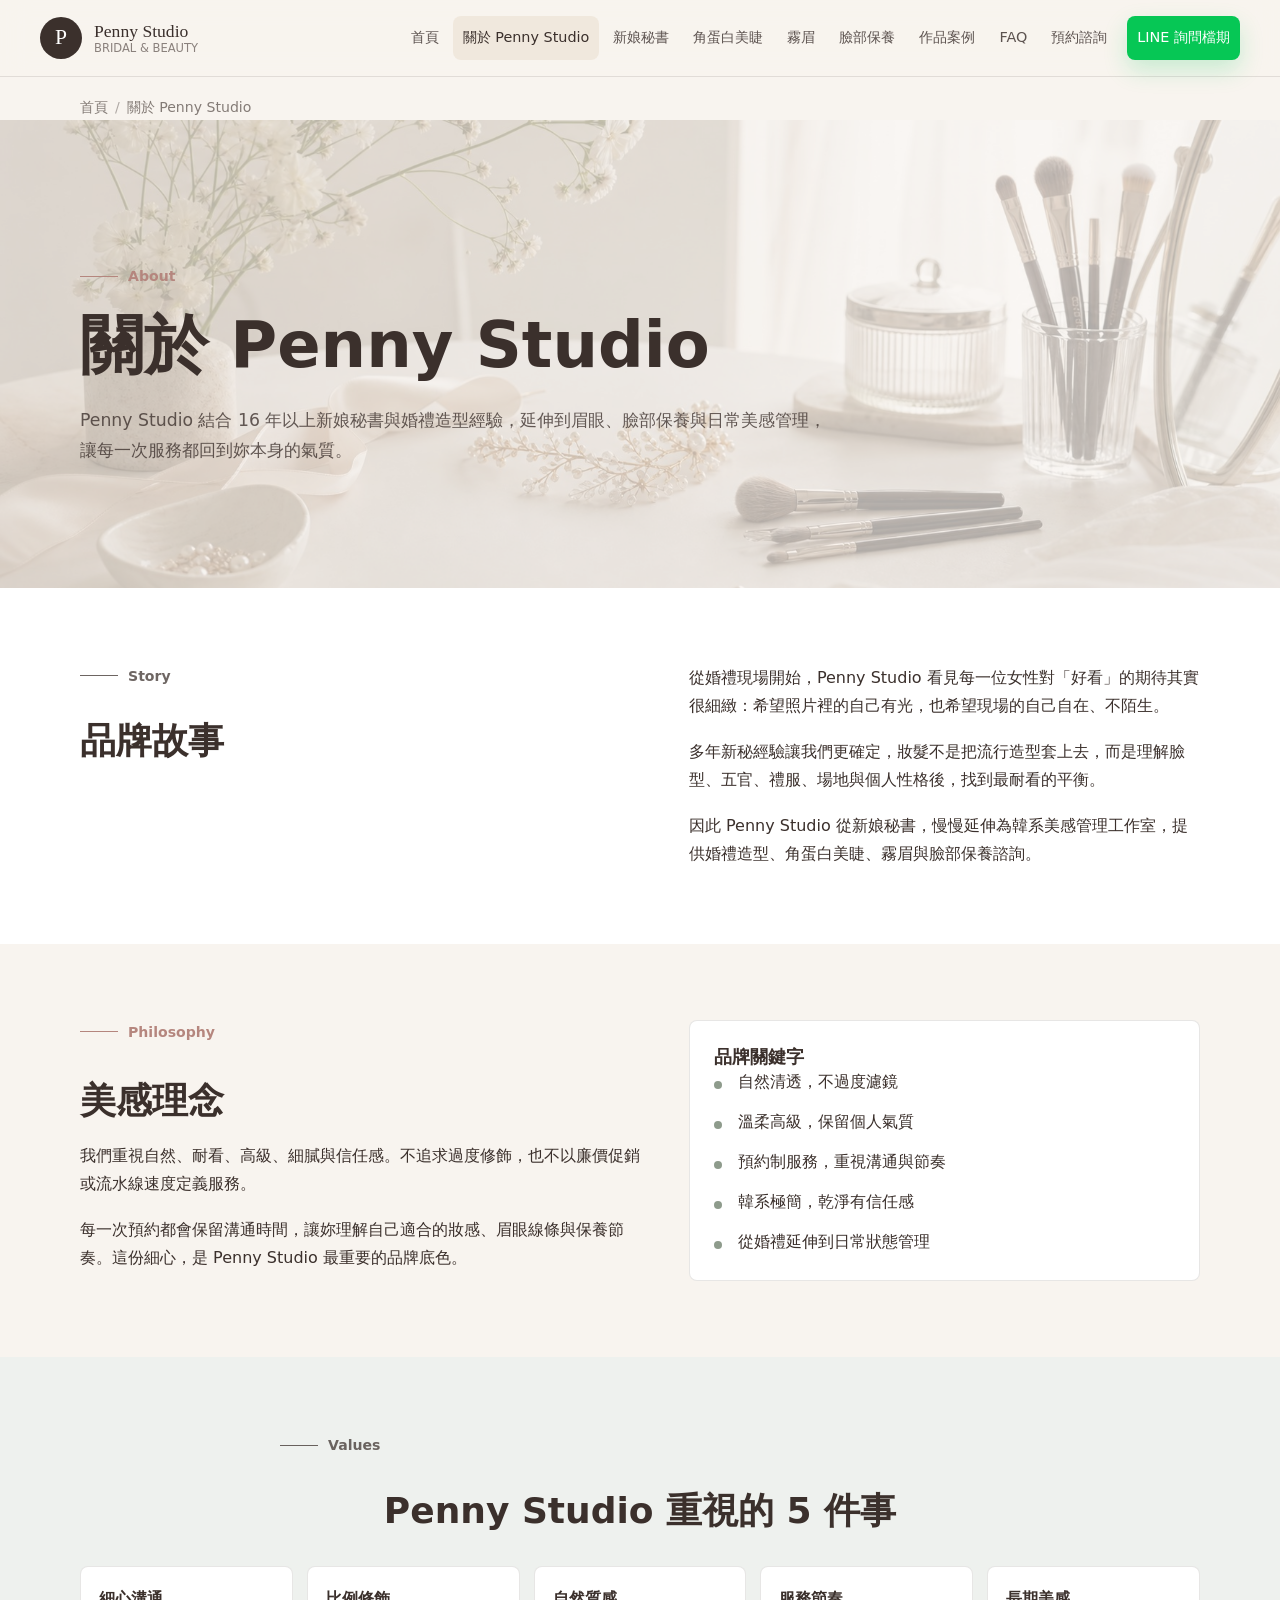
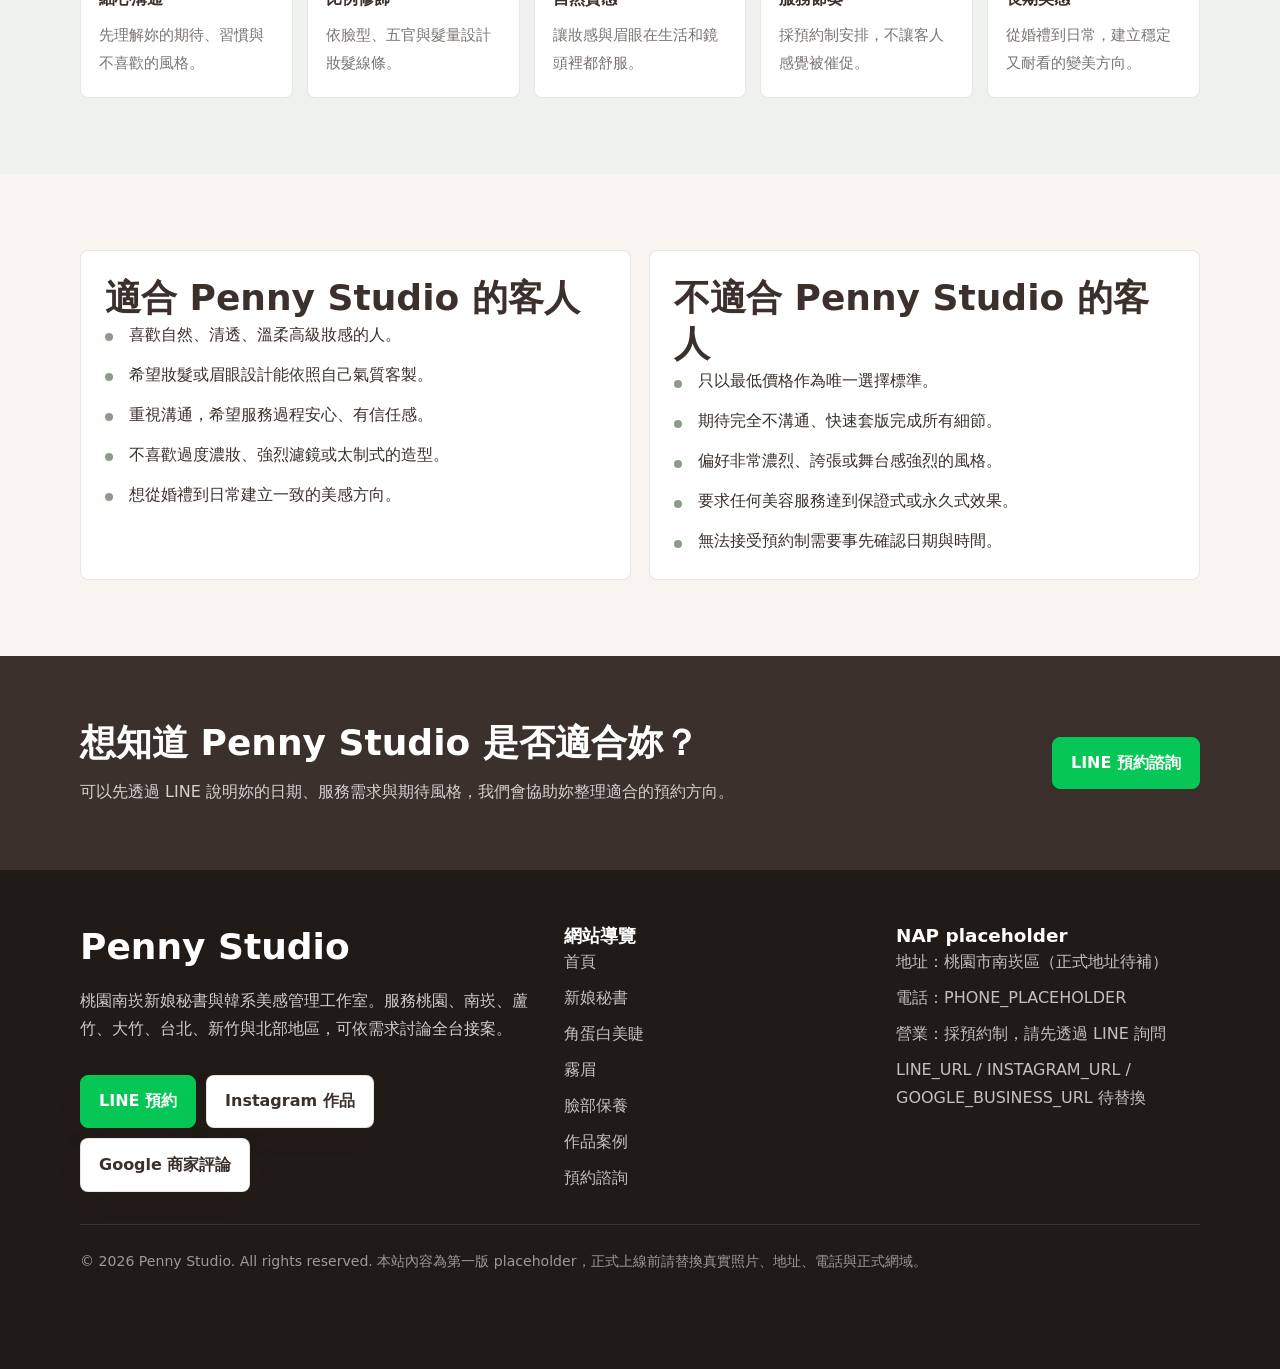
==== about.html @ c6a0a023 "Fix GitHub Pages asset paths" ====
<!doctype html>
<html lang="zh-Hant-TW">
<head>
  <meta charset="utf-8">
  <meta name="viewport" content="width=device-width, initial-scale=1">
  <title>關於 Penny Studio｜16 年新娘秘書經驗・自然耐看的韓系美感品牌</title>
  <meta name="description" content="認識 Penny Studio，16 年以上新娘秘書與婚禮造型經驗，專注自然耐看的韓系妝髮、美感管理與細心溝通，適合重視質感與客製化的妳。">
  <link rel="canonical" href="https://aa98100-pennystudio.github.io/pennystudio-official/about.html">
  <meta property="og:type" content="website">
  <meta property="og:site_name" content="Penny Studio">
  <meta property="og:title" content="關於 Penny Studio｜16 年新娘秘書經驗・自然耐看的韓系美感品牌">
  <meta property="og:description" content="Penny Studio 以自然、耐看、高級與細膩溝通為核心，提供婚禮造型與韓系美感管理服務。">
  <meta property="og:url" content="https://aa98100-pennystudio.github.io/pennystudio-official/about.html">
  <meta property="og:image" content="https://aa98100-pennystudio.github.io/pennystudio-official/assets/images/placeholder.jpg">
  <meta name="twitter:card" content="summary_large_image">
  <meta name="twitter:title" content="關於 Penny Studio｜16 年新娘秘書經驗・自然耐看的韓系美感品牌">
  <meta name="twitter:description" content="認識 Penny Studio 的品牌故事、美感理念與預約制服務方式。">
  <meta name="twitter:image" content="https://aa98100-pennystudio.github.io/pennystudio-official/assets/images/placeholder.jpg">
  <link rel="icon" href="assets/icons/favicon.svg" type="image/svg+xml">
  <link rel="stylesheet" href="css/style.css">
  <script type="application/ld+json">
  {
    "@context": "https://schema.org",
    "@graph": [
      {
        "@type": "AboutPage",
        "@id": "https://aa98100-pennystudio.github.io/pennystudio-official/about.html#webpage",
        "url": "https://aa98100-pennystudio.github.io/pennystudio-official/about.html",
        "name": "關於 Penny Studio｜16 年新娘秘書經驗・自然耐看的韓系美感品牌",
        "description": "認識 Penny Studio，16 年以上新娘秘書與婚禮造型經驗，專注自然耐看的韓系妝髮、美感管理與細心溝通。",
        "isPartOf": {
          "@type": "WebSite",
          "name": "Penny Studio",
          "url": "https://aa98100-pennystudio.github.io/pennystudio-official/"
        },
        "about": {
          "@type": "BeautySalon",
          "name": "Penny Studio"
        }
      },
      {
        "@type": "BreadcrumbList",
        "@id": "https://aa98100-pennystudio.github.io/pennystudio-official/about.html#breadcrumb",
        "itemListElement": [
          { "@type": "ListItem", "position": 1, "name": "首頁", "item": "https://aa98100-pennystudio.github.io/pennystudio-official/" },
          { "@type": "ListItem", "position": 2, "name": "關於 Penny Studio", "item": "https://aa98100-pennystudio.github.io/pennystudio-official/about.html" }
        ]
      }
    ]
  }
  </script>
</head>
<body data-page="about">
  <a class="skip-link" href="#main">跳到主要內容</a>
  <header class="site-header" data-header>
    <div class="header-inner">
      <a class="brand" href="index.html" aria-label="Penny Studio 首頁">
        <span class="brand-mark" aria-hidden="true">P</span>
        <span class="brand-text"><span class="brand-name">Penny Studio</span><span class="brand-subtitle">Bridal & Beauty</span></span>
      </a>
      <nav class="site-nav" id="site-nav" aria-label="主要導覽">
        <a href="index.html" data-nav-page="home">首頁</a>
        <a href="about.html" data-nav-page="about">關於 Penny Studio</a>
        <a href="bridal.html" data-nav-page="bridal">新娘秘書</a>
        <a href="lash-keratin.html" data-nav-page="lash">角蛋白美睫</a>
        <a href="brow.html" data-nav-page="brow">霧眉</a>
        <a href="facial-care.html" data-nav-page="facial">臉部保養</a>
        <a href="works.html" data-nav-page="works">作品案例</a>
        <a href="faq.html" data-nav-page="faq">FAQ</a>
        <a href="contact.html" data-nav-page="contact">預約諮詢</a>
        <a class="nav-cta" href="#" data-line-cta>LINE 詢問檔期</a>
      </nav>
      <button class="nav-toggle" type="button" aria-label="開啟選單" aria-controls="site-nav" aria-expanded="false" data-nav-toggle>
        <span class="nav-toggle-lines" aria-hidden="true"></span>
      </button>
    </div>
  </header>

  <main id="main">
    <div class="breadcrumb-wrap">
      <nav class="breadcrumb container" aria-label="Breadcrumb">
        <ol>
          <li><a href="index.html">首頁</a></li>
          <li aria-current="page">關於 Penny Studio</li>
        </ol>
      </nav>
    </div>

    <section class="hero hero-compact">
      <div class="hero-bg">
        <img src="assets/images/placeholder.jpg" alt="Penny Studio 韓系極簡美感品牌形象">
      </div>
      <div class="hero-content">
        <p class="eyebrow">About</p>
        <h1>關於 Penny Studio</h1>
        <p class="lead">Penny Studio 結合 16 年以上新娘秘書與婚禮造型經驗，延伸到眉眼、臉部保養與日常美感管理，讓每一次服務都回到妳本身的氣質。</p>
      </div>
    </section>

    <section class="section section-alt">
      <div class="container two-column">
        <div class="section-header reveal">
          <p class="eyebrow">Story</p>
          <h2>品牌故事</h2>
        </div>
        <div class="content-stack reveal">
          <p>從婚禮現場開始，Penny Studio 看見每一位女性對「好看」的期待其實很細緻：希望照片裡的自己有光，也希望現場的自己自在、不陌生。</p>
          <p>多年新秘經驗讓我們更確定，妝髮不是把流行造型套上去，而是理解臉型、五官、禮服、場地與個人性格後，找到最耐看的平衡。</p>
          <p>因此 Penny Studio 從新娘秘書，慢慢延伸為韓系美感管理工作室，提供婚禮造型、角蛋白美睫、霧眉與臉部保養諮詢。</p>
        </div>
      </div>
    </section>

    <section class="section">
      <div class="container two-column">
        <div class="content-stack reveal">
          <p class="eyebrow">Philosophy</p>
          <h2>美感理念</h2>
          <p>我們重視自然、耐看、高級、細膩與信任感。不追求過度修飾，也不以廉價促銷或流水線速度定義服務。</p>
          <p>每一次預約都會保留溝通時間，讓妳理解自己適合的妝感、眉眼線條與保養節奏。這份細心，是 Penny Studio 最重要的品牌底色。</p>
        </div>
        <div class="info-panel reveal">
          <h3>品牌關鍵字</h3>
          <ul class="text-list">
            <li>自然清透，不過度濾鏡</li>
            <li>溫柔高級，保留個人氣質</li>
            <li>預約制服務，重視溝通與節奏</li>
            <li>韓系極簡，乾淨有信任感</li>
            <li>從婚禮延伸到日常狀態管理</li>
          </ul>
        </div>
      </div>
    </section>

    <section class="section section-soft">
      <div class="container">
        <div class="section-header center reveal">
          <p class="eyebrow">Values</p>
          <h2>Penny Studio 重視的 5 件事</h2>
        </div>
        <div class="feature-grid">
          <div class="feature-item reveal"><strong>細心溝通</strong><span>先理解妳的期待、習慣與不喜歡的風格。</span></div>
          <div class="feature-item reveal"><strong>比例修飾</strong><span>依臉型、五官與髮量設計妝髮線條。</span></div>
          <div class="feature-item reveal"><strong>自然質感</strong><span>讓妝感與眉眼在生活和鏡頭裡都舒服。</span></div>
          <div class="feature-item reveal"><strong>服務節奏</strong><span>採預約制安排，不讓客人感覺被催促。</span></div>
          <div class="feature-item reveal"><strong>長期美感</strong><span>從婚禮到日常，建立穩定又耐看的變美方向。</span></div>
        </div>
      </div>
    </section>

    <section class="section">
      <div class="container card-grid two">
        <div class="info-panel reveal">
          <h2>適合 Penny Studio 的客人</h2>
          <ul class="text-list">
            <li>喜歡自然、清透、溫柔高級妝感的人。</li>
            <li>希望妝髮或眉眼設計能依照自己氣質客製。</li>
            <li>重視溝通，希望服務過程安心、有信任感。</li>
            <li>不喜歡過度濃妝、強烈濾鏡或太制式的造型。</li>
            <li>想從婚禮到日常建立一致的美感方向。</li>
          </ul>
        </div>
        <div class="info-panel reveal">
          <h2>不適合 Penny Studio 的客人</h2>
          <ul class="text-list">
            <li>只以最低價格作為唯一選擇標準。</li>
            <li>期待完全不溝通、快速套版完成所有細節。</li>
            <li>偏好非常濃烈、誇張或舞台感強烈的風格。</li>
            <li>要求任何美容服務達到保證式或永久式效果。</li>
            <li>無法接受預約制需要事先確認日期與時間。</li>
          </ul>
        </div>
      </div>
    </section>

    <section class="cta-band">
      <div class="container cta-inner">
        <div>
          <h2>想知道 Penny Studio 是否適合妳？</h2>
          <p>可以先透過 LINE 說明妳的日期、服務需求與期待風格，我們會協助妳整理適合的預約方向。</p>
        </div>
        <a class="button line" href="#" data-line-cta>LINE 預約諮詢</a>
      </div>
    </section>
  </main>

  <footer class="site-footer">
    <div class="container">
      <div class="footer-grid">
        <div class="footer-brand">
          <h2>Penny Studio</h2>
          <p>桃園南崁新娘秘書與韓系美感管理工作室。服務桃園、南崁、蘆竹、大竹、台北、新竹與北部地區，可依需求討論全台接案。</p>
          <div class="footer-actions">
            <a class="button line" href="#" data-line-cta>LINE 預約</a>
            <a class="button" href="#">Instagram 作品</a>
            <a class="button" href="#">Google 商家評論</a>
          </div>
        </div>
        <div>
          <h3>網站導覽</h3>
          <div class="footer-links">
            <a href="index.html">首頁</a>
            <a href="bridal.html">新娘秘書</a>
            <a href="lash-keratin.html">角蛋白美睫</a>
            <a href="brow.html">霧眉</a>
            <a href="facial-care.html">臉部保養</a>
            <a href="works.html">作品案例</a>
            <a href="contact.html">預約諮詢</a>
          </div>
        </div>
        <div>
          <h3>NAP placeholder</h3>
          <div class="footer-info">
            <span>地址：桃園市南崁區（正式地址待補）</span>
            <span>電話：PHONE_PLACEHOLDER</span>
            <span>營業：採預約制，請先透過 LINE 詢問</span>
            <span>LINE_URL / INSTAGRAM_URL / GOOGLE_BUSINESS_URL 待替換</span>
          </div>
        </div>
      </div>
      <p class="footer-note">© 2026 Penny Studio. All rights reserved. 本站內容為第一版 placeholder，正式上線前請替換真實照片、地址、電話與正式網域。</p>
    </div>
  </footer>

  <a class="mobile-line-cta" href="#" data-line-cta>LINE 詢問檔期</a>
  <button class="back-to-top" type="button" aria-label="返回頂部" data-back-to-top>↑</button>
  <script src="js/main.js" defer></script>
</body>
</html>
---- css/style.css ----
:root {
  --color-cream: #F8F4EF;
  --color-champagne: #D8C3A5;
  --color-nude-pink: #E8D6CF;
  --color-warm-gray: #8A817C;
  --color-coffee: #3B302C;
  --color-white: #FFFFFF;
  --color-line: #06C755;
  --color-ink: #29221F;
  --color-sage: #8E9B8C;
  --color-mist: #EEF1EE;
  --color-blush-deep: #B5867E;
  --max-width: 1120px;
  --header-height: 76px;
  --radius: 8px;
  --shadow-soft: 0 18px 48px rgba(59, 48, 44, 0.10);
  --border-soft: 1px solid rgba(59, 48, 44, 0.12);
}

* {
  box-sizing: border-box;
}

html {
  scroll-behavior: smooth;
}

body {
  margin: 0;
  color: var(--color-coffee);
  background: var(--color-cream);
  font-family: "Noto Sans TC", "PingFang TC", "Microsoft JhengHei", system-ui, sans-serif;
  font-size: 16px;
  line-height: 1.75;
  letter-spacing: 0;
}

body.nav-open {
  overflow: hidden;
}

img {
  display: block;
  max-width: 100%;
}

a {
  color: inherit;
  text-decoration: none;
}

a:hover {
  color: var(--color-blush-deep);
}

button,
input,
textarea {
  font: inherit;
}

button {
  cursor: pointer;
}

.skip-link {
  position: absolute;
  top: 12px;
  left: 12px;
  z-index: 1000;
  padding: 10px 14px;
  color: var(--color-white);
  background: var(--color-coffee);
  border-radius: var(--radius);
  transform: translateY(-140%);
}

.skip-link:focus {
  transform: translateY(0);
}

.container {
  width: min(100% - 36px, var(--max-width));
  margin: 0 auto;
}

.site-header {
  position: sticky;
  top: 0;
  z-index: 100;
  min-height: var(--header-height);
  background: rgba(248, 244, 239, 0.94);
  border-bottom: var(--border-soft);
  backdrop-filter: blur(14px);
}

.header-inner {
  display: flex;
  align-items: center;
  justify-content: space-between;
  width: min(100% - 28px, 1200px);
  min-height: var(--header-height);
  margin: 0 auto;
  gap: 20px;
}

.brand {
  display: inline-flex;
  align-items: center;
  gap: 12px;
  min-width: 190px;
}

.brand-mark {
  display: grid;
  width: 42px;
  height: 42px;
  place-items: center;
  color: var(--color-white);
  background: var(--color-coffee);
  border-radius: 50%;
  font-family: Georgia, "Times New Roman", serif;
  font-size: 1.35rem;
}

.brand-text {
  display: grid;
  line-height: 1.18;
}

.brand-name {
  font-family: Georgia, "Times New Roman", serif;
  font-size: 1.1rem;
}

.brand-subtitle {
  color: var(--color-warm-gray);
  font-size: 0.72rem;
  text-transform: uppercase;
}

.site-nav {
  display: flex;
  align-items: center;
  justify-content: flex-end;
  gap: 4px;
}

.site-nav a {
  padding: 9px 10px;
  color: rgba(59, 48, 44, 0.82);
  border-radius: var(--radius);
  font-size: 0.9rem;
  white-space: nowrap;
}

.site-nav a:hover,
.site-nav a.is-active {
  color: var(--color-coffee);
  background: rgba(216, 195, 165, 0.24);
}

.site-nav .nav-cta {
  margin-left: 6px;
  color: var(--color-white);
  background: var(--color-line);
  box-shadow: 0 10px 24px rgba(6, 199, 85, 0.20);
}

.site-nav .nav-cta:hover {
  color: var(--color-white);
  background: #05b94f;
}

.nav-toggle {
  display: none;
  width: 44px;
  height: 44px;
  place-items: center;
  color: var(--color-coffee);
  background: var(--color-white);
  border: var(--border-soft);
  border-radius: var(--radius);
}

.nav-toggle-lines,
.nav-toggle-lines::before,
.nav-toggle-lines::after {
  display: block;
  width: 20px;
  height: 2px;
  background: currentColor;
  border-radius: 10px;
  transition: transform 180ms ease, opacity 180ms ease;
}

.nav-toggle-lines {
  position: relative;
}

.nav-toggle-lines::before,
.nav-toggle-lines::after {
  position: absolute;
  left: 0;
  content: "";
}

.nav-toggle-lines::before {
  top: -7px;
}

.nav-toggle-lines::after {
  top: 7px;
}

.nav-open .nav-toggle-lines {
  background: transparent;
}

.nav-open .nav-toggle-lines::before {
  transform: translateY(7px) rotate(45deg);
}

.nav-open .nav-toggle-lines::after {
  transform: translateY(-7px) rotate(-45deg);
}

.hero {
  position: relative;
  display: grid;
  min-height: 68svh;
  overflow: hidden;
  isolation: isolate;
}

.hero.hero-compact {
  min-height: 52svh;
}

.hero-bg {
  position: absolute;
  inset: 0;
  z-index: -2;
}

.hero-bg img {
  width: 100%;
  height: 100%;
  object-fit: cover;
}

.hero::after {
  position: absolute;
  inset: 0;
  z-index: -1;
  content: "";
  background: rgba(248, 244, 239, 0.70);
}

.hero-content {
  align-self: center;
  width: min(100% - 36px, var(--max-width));
  margin: 0 auto;
  padding: 80px 0 64px;
}

.eyebrow {
  display: inline-flex;
  align-items: center;
  gap: 10px;
  margin: 0 0 16px;
  color: var(--color-blush-deep);
  font-size: 0.88rem;
  font-weight: 700;
}

.eyebrow::before {
  display: inline-block;
  width: 38px;
  height: 1px;
  background: currentColor;
  content: "";
}

h1,
h2,
h3 {
  margin: 0;
  color: var(--color-coffee);
  line-height: 1.28;
  letter-spacing: 0;
}

h1 {
  max-width: 780px;
  font-size: 2.35rem;
  font-weight: 700;
}

h2 {
  font-size: 1.75rem;
}

h3 {
  font-size: 1.15rem;
}

p {
  margin: 0;
}

.lead {
  max-width: 760px;
  margin-top: 18px;
  color: rgba(59, 48, 44, 0.78);
  font-size: 1.08rem;
}

.hero-actions,
.button-row {
  display: flex;
  flex-wrap: wrap;
  align-items: center;
  gap: 12px;
  margin-top: 30px;
}

.button {
  display: inline-flex;
  min-height: 46px;
  align-items: center;
  justify-content: center;
  padding: 11px 18px;
  color: var(--color-coffee);
  background: var(--color-white);
  border: var(--border-soft);
  border-radius: var(--radius);
  font-weight: 700;
  box-shadow: 0 8px 24px rgba(59, 48, 44, 0.08);
  transition: transform 160ms ease, box-shadow 160ms ease, background 160ms ease;
}

.button:hover {
  color: var(--color-coffee);
  background: var(--color-nude-pink);
  transform: translateY(-1px);
  box-shadow: var(--shadow-soft);
}

.button.primary {
  color: var(--color-white);
  background: var(--color-coffee);
  border-color: var(--color-coffee);
}

.button.primary:hover {
  color: var(--color-white);
  background: #241d1a;
}

.button.line {
  color: var(--color-white);
  background: var(--color-line);
  border-color: var(--color-line);
}

.button.line:hover {
  color: var(--color-white);
  background: #05b94f;
}

.breadcrumb-wrap {
  padding: 18px 0 0;
  background: var(--color-cream);
}

.breadcrumb {
  color: rgba(59, 48, 44, 0.62);
  font-size: 0.88rem;
}

.breadcrumb ol {
  display: flex;
  flex-wrap: wrap;
  gap: 7px;
  margin: 0;
  padding: 0;
  list-style: none;
}

.breadcrumb li:not(:last-child)::after {
  margin-left: 7px;
  color: rgba(59, 48, 44, 0.38);
  content: "/";
}

.section {
  padding: 76px 0;
}

.section-alt {
  background: var(--color-white);
}

.section-soft {
  background: var(--color-mist);
}

.section-header {
  display: grid;
  gap: 14px;
  max-width: 720px;
  margin-bottom: 32px;
}

.section-header.center {
  margin-right: auto;
  margin-left: auto;
  text-align: center;
}

.section-header p {
  color: rgba(59, 48, 44, 0.74);
}

.two-column {
  display: grid;
  grid-template-columns: minmax(0, 1.05fr) minmax(280px, 0.95fr);
  gap: 44px;
  align-items: start;
}

.content-stack {
  display: grid;
  gap: 18px;
}

.text-list {
  display: grid;
  gap: 12px;
  margin: 0;
  padding: 0;
  list-style: none;
}

.text-list li {
  position: relative;
  padding-left: 24px;
}

.text-list li::before {
  position: absolute;
  top: 0.78em;
  left: 0;
  width: 8px;
  height: 8px;
  background: var(--color-sage);
  border-radius: 50%;
  content: "";
}

.number-list {
  display: grid;
  gap: 12px;
  margin: 0;
  padding-left: 1.25rem;
}

.card-grid {
  display: grid;
  grid-template-columns: repeat(4, minmax(0, 1fr));
  gap: 18px;
}

.card-grid.three {
  grid-template-columns: repeat(3, minmax(0, 1fr));
}

.card-grid.two {
  grid-template-columns: repeat(2, minmax(0, 1fr));
}

.card,
.service-card,
.case-card,
.testimonial,
.info-panel,
.faq-item,
.contact-panel {
  background: var(--color-white);
  border: var(--border-soft);
  border-radius: var(--radius);
}

.card,
.service-card,
.testimonial,
.info-panel,
.contact-panel {
  padding: 24px;
}

.service-card,
.case-card,
.testimonial {
  box-shadow: 0 10px 30px rgba(59, 48, 44, 0.06);
}

.service-card {
  display: grid;
  gap: 14px;
}

.service-card .fit {
  color: var(--color-warm-gray);
  font-size: 0.92rem;
}

.card-link {
  display: inline-flex;
  width: fit-content;
  margin-top: 4px;
  color: var(--color-blush-deep);
  font-weight: 700;
}

.feature-grid {
  display: grid;
  grid-template-columns: repeat(5, minmax(0, 1fr));
  gap: 14px;
}

.feature-item {
  min-height: 132px;
  padding: 18px;
  background: var(--color-white);
  border: var(--border-soft);
  border-radius: var(--radius);
}

.feature-item strong {
  display: block;
  margin-bottom: 8px;
}

.feature-item span {
  color: rgba(59, 48, 44, 0.68);
  font-size: 0.94rem;
}

.image-card {
  overflow: hidden;
}

.image-card img,
.case-card img {
  width: 100%;
  aspect-ratio: 4 / 3;
  object-fit: cover;
  background: var(--color-nude-pink);
}

.image-card-body,
.case-card-body {
  display: grid;
  gap: 8px;
  padding: 18px;
}

.meta {
  display: flex;
  flex-wrap: wrap;
  gap: 8px;
  color: var(--color-warm-gray);
  font-size: 0.86rem;
}

.tag,
.pill {
  display: inline-flex;
  align-items: center;
  min-height: 28px;
  padding: 4px 10px;
  color: var(--color-coffee);
  background: rgba(232, 214, 207, 0.56);
  border-radius: 999px;
  font-size: 0.82rem;
}

.pill.sage {
  background: rgba(142, 155, 140, 0.18);
}

.testimonial {
  display: grid;
  gap: 14px;
}

.testimonial blockquote {
  margin: 0;
  color: rgba(59, 48, 44, 0.80);
}

.testimonial cite {
  color: var(--color-warm-gray);
  font-style: normal;
}

.faq-list {
  display: grid;
  gap: 12px;
}

.faq-item {
  overflow: hidden;
}

.faq-question {
  display: flex;
  width: 100%;
  align-items: center;
  justify-content: space-between;
  gap: 16px;
  padding: 18px 20px;
  color: var(--color-coffee);
  background: var(--color-white);
  border: 0;
  text-align: left;
  font-weight: 700;
}

.faq-icon {
  position: relative;
  flex: 0 0 20px;
  width: 20px;
  height: 20px;
}

.faq-icon::before,
.faq-icon::after {
  position: absolute;
  top: 50%;
  left: 50%;
  width: 16px;
  height: 2px;
  background: currentColor;
  border-radius: 2px;
  content: "";
  transform: translate(-50%, -50%);
}

.faq-icon::after {
  transform: translate(-50%, -50%) rotate(90deg);
}

.faq-item.is-open .faq-icon::after {
  opacity: 0;
}

.faq-answer {
  display: none;
  padding: 0 20px 20px;
  color: rgba(59, 48, 44, 0.76);
}

.faq-item.is-open .faq-answer {
  display: block;
}

.cta-band {
  padding: 64px 0;
  color: var(--color-white);
  background: var(--color-coffee);
}

.cta-band h2,
.cta-band p {
  color: var(--color-white);
}

.cta-inner {
  display: flex;
  align-items: center;
  justify-content: space-between;
  gap: 24px;
}

.cta-inner p {
  max-width: 680px;
  margin-top: 12px;
  color: rgba(255, 255, 255, 0.78);
}

.site-footer {
  padding: 54px 0 96px;
  color: rgba(248, 244, 239, 0.82);
  background: #211B18;
}

.footer-grid {
  display: grid;
  grid-template-columns: 1.2fr 0.8fr 0.8fr;
  gap: 28px;
}

.site-footer h2,
.site-footer h3 {
  color: var(--color-white);
}

.footer-brand {
  display: grid;
  gap: 14px;
}

.footer-links,
.footer-info {
  display: grid;
  gap: 8px;
}

.footer-links a,
.footer-info span {
  color: rgba(248, 244, 239, 0.76);
}

.footer-actions {
  display: flex;
  flex-wrap: wrap;
  gap: 10px;
  margin-top: 14px;
}

.footer-note {
  margin-top: 32px;
  padding-top: 24px;
  color: rgba(248, 244, 239, 0.58);
  border-top: 1px solid rgba(248, 244, 239, 0.12);
  font-size: 0.88rem;
}

.filter-bar {
  display: flex;
  flex-wrap: wrap;
  gap: 10px;
  margin-bottom: 28px;
}

.filter-button {
  min-height: 40px;
  padding: 8px 14px;
  color: var(--color-coffee);
  background: var(--color-white);
  border: var(--border-soft);
  border-radius: 999px;
}

.filter-button[aria-pressed="true"] {
  color: var(--color-white);
  background: var(--color-coffee);
  border-color: var(--color-coffee);
}

.case-card {
  overflow: hidden;
}

.case-card[hidden],
.empty-state[hidden] {
  display: none;
}

.case-detail {
  display: grid;
  gap: 4px;
  color: rgba(59, 48, 44, 0.72);
  font-size: 0.92rem;
}

.empty-state {
  padding: 28px;
  color: var(--color-warm-gray);
  background: var(--color-white);
  border: var(--border-soft);
  border-radius: var(--radius);
}

.process {
  display: grid;
  grid-template-columns: repeat(4, minmax(0, 1fr));
  gap: 16px;
  counter-reset: step;
}

.process-step {
  position: relative;
  padding: 22px;
  background: var(--color-white);
  border: var(--border-soft);
  border-radius: var(--radius);
}

.process-step::before {
  display: inline-grid;
  width: 34px;
  height: 34px;
  place-items: center;
  margin-bottom: 14px;
  color: var(--color-white);
  background: var(--color-sage);
  border-radius: 50%;
  content: counter(step, decimal-leading-zero);
  counter-increment: step;
  font-size: 0.82rem;
  font-weight: 700;
}

.notice {
  padding: 18px 20px;
  color: rgba(59, 48, 44, 0.78);
  background: rgba(142, 155, 140, 0.14);
  border: 1px solid rgba(142, 155, 140, 0.30);
  border-radius: var(--radius);
}

.contact-layout {
  display: grid;
  grid-template-columns: repeat(2, minmax(0, 1fr));
  gap: 22px;
}

.contact-panel h2,
.contact-panel h3 {
  margin-bottom: 14px;
}

.back-to-top {
  position: fixed;
  right: 18px;
  bottom: 24px;
  z-index: 90;
  display: grid;
  width: 44px;
  height: 44px;
  place-items: center;
  color: var(--color-white);
  background: var(--color-coffee);
  border: 0;
  border-radius: 50%;
  box-shadow: var(--shadow-soft);
  opacity: 0;
  pointer-events: none;
  transform: translateY(10px);
  transition: opacity 180ms ease, transform 180ms ease;
}

.back-to-top.is-visible {
  opacity: 1;
  pointer-events: auto;
  transform: translateY(0);
}

.mobile-line-cta {
  position: fixed;
  right: 14px;
  bottom: 14px;
  left: 14px;
  z-index: 95;
  display: none;
  min-height: 48px;
  align-items: center;
  justify-content: center;
  color: var(--color-white);
  background: var(--color-line);
  border-radius: var(--radius);
  box-shadow: 0 12px 30px rgba(6, 199, 85, 0.28);
  font-weight: 700;
}

.mobile-line-cta:hover {
  color: var(--color-white);
}

.reveal {
  opacity: 0;
  transform: translateY(14px);
  transition: opacity 500ms ease, transform 500ms ease;
}

.reveal.is-visible {
  opacity: 1;
  transform: translateY(0);
}

@media (min-width: 920px) {
  h1 {
    font-size: 4rem;
  }

  h2 {
    font-size: 2.25rem;
  }
}

@media (max-width: 1120px) {
  .site-nav a {
    padding: 8px 7px;
    font-size: 0.84rem;
  }
}

@media (max-width: 980px) {
  .nav-toggle {
    display: grid;
  }

  .site-nav {
    position: fixed;
    top: var(--header-height);
    right: 0;
    left: 0;
    display: none;
    height: calc(100svh - var(--header-height));
    padding: 18px;
    overflow-y: auto;
    background: var(--color-cream);
    border-top: var(--border-soft);
  }

  .nav-open .site-nav {
    display: grid;
    align-content: start;
    gap: 8px;
  }

  .site-nav a {
    display: flex;
    min-height: 46px;
    align-items: center;
    padding: 10px 14px;
    font-size: 1rem;
  }

  .site-nav .nav-cta {
    margin-left: 0;
  }

  .two-column,
  .contact-layout,
  .footer-grid {
    grid-template-columns: 1fr;
  }

  .card-grid,
  .card-grid.three,
  .card-grid.two,
  .feature-grid,
  .process {
    grid-template-columns: repeat(2, minmax(0, 1fr));
  }

  .cta-inner {
    align-items: flex-start;
    flex-direction: column;
  }
}

@media (max-width: 680px) {
  body {
    font-size: 15px;
  }

  .container,
  .hero-content {
    width: min(100% - 28px, var(--max-width));
  }

  .brand {
    min-width: 0;
  }

  .brand-subtitle {
    display: none;
  }

  .hero,
  .hero.hero-compact {
    min-height: 60svh;
  }

  .hero-content {
    padding: 56px 0 50px;
  }

  h1 {
    font-size: 2.02rem;
  }

  h2 {
    font-size: 1.5rem;
  }

  .lead {
    font-size: 1rem;
  }

  .section {
    padding: 58px 0;
  }

  .card-grid,
  .card-grid.three,
  .card-grid.two,
  .feature-grid,
  .process {
    grid-template-columns: 1fr;
  }

  .hero-actions,
  .button-row,
  .footer-actions {
    align-items: stretch;
    flex-direction: column;
  }

  .button {
    width: 100%;
  }

  .mobile-line-cta {
    display: flex;
  }

  .back-to-top {
    bottom: 74px;
  }
}

@media (prefers-reduced-motion: reduce) {
  *,
  *::before,
  *::after {
    scroll-behavior: auto !important;
    transition-duration: 0.01ms !important;
    animation-duration: 0.01ms !important;
    animation-iteration-count: 1 !important;
  }
}
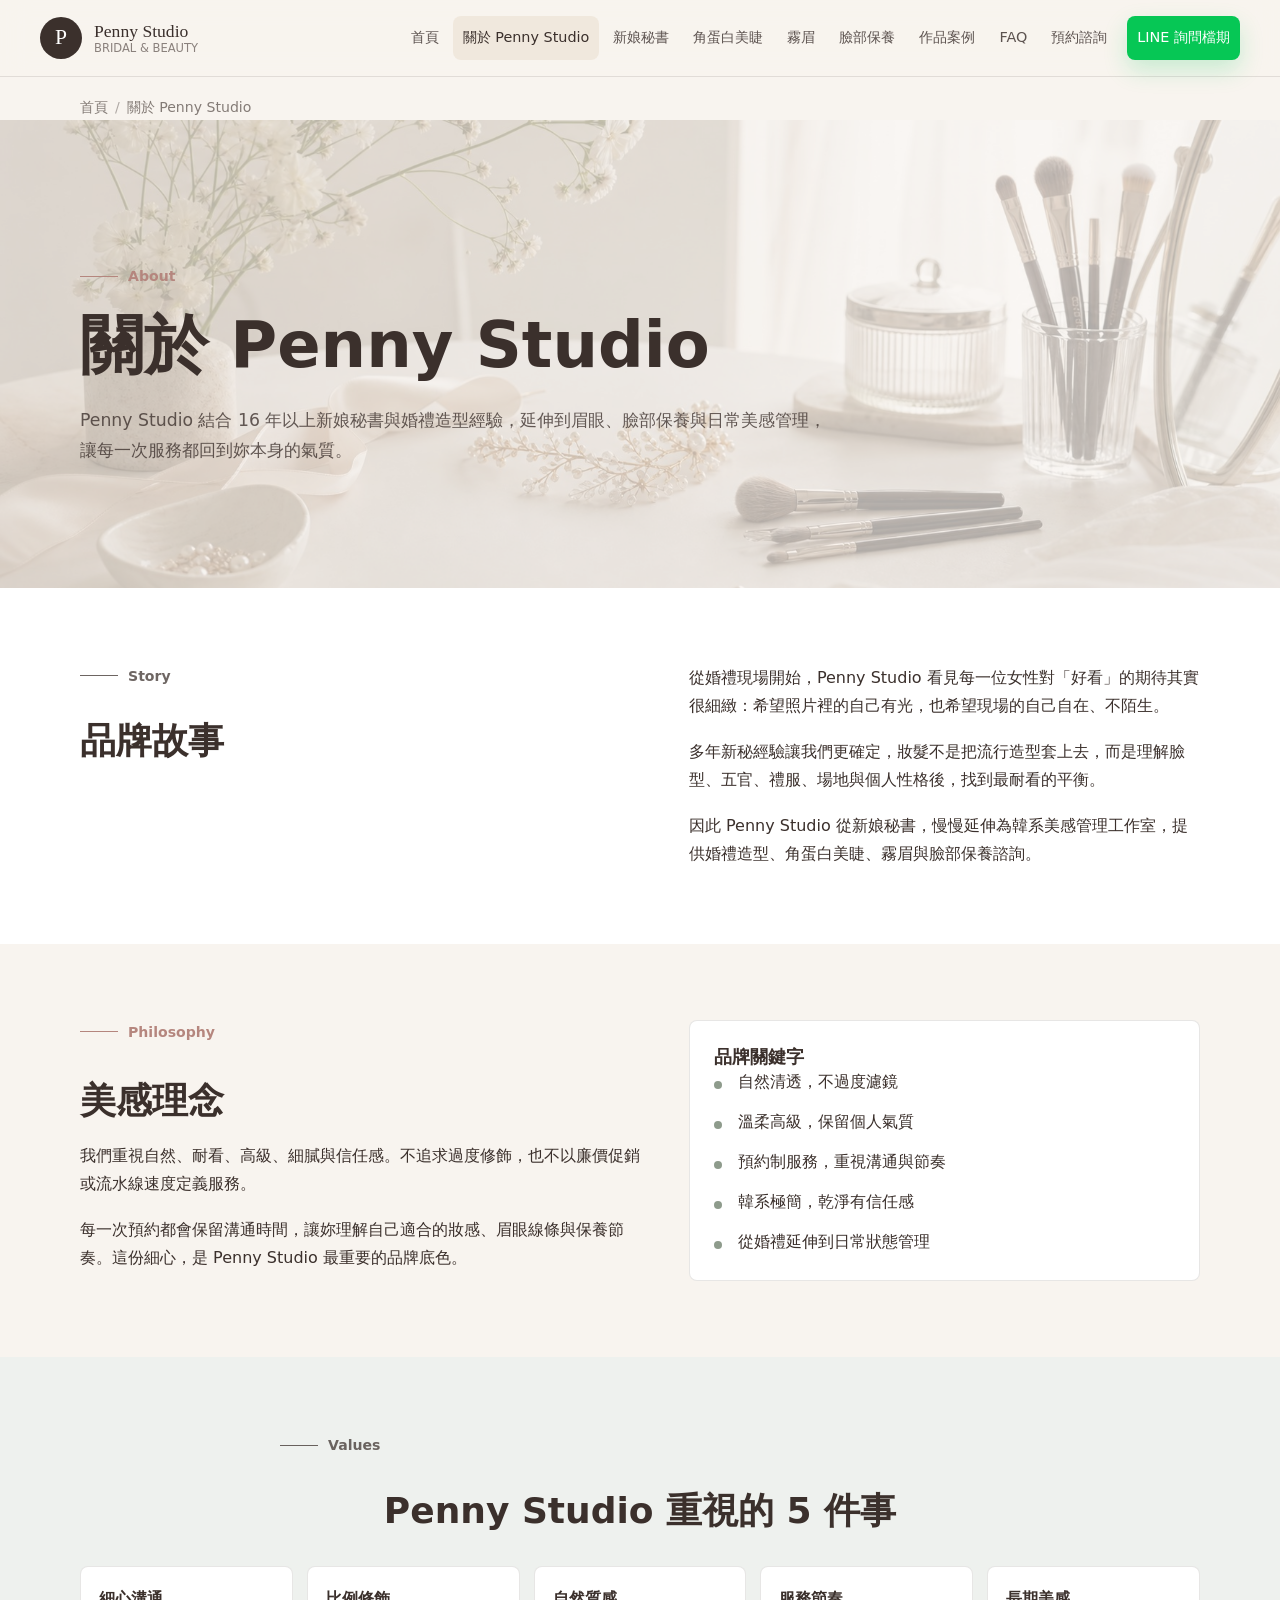
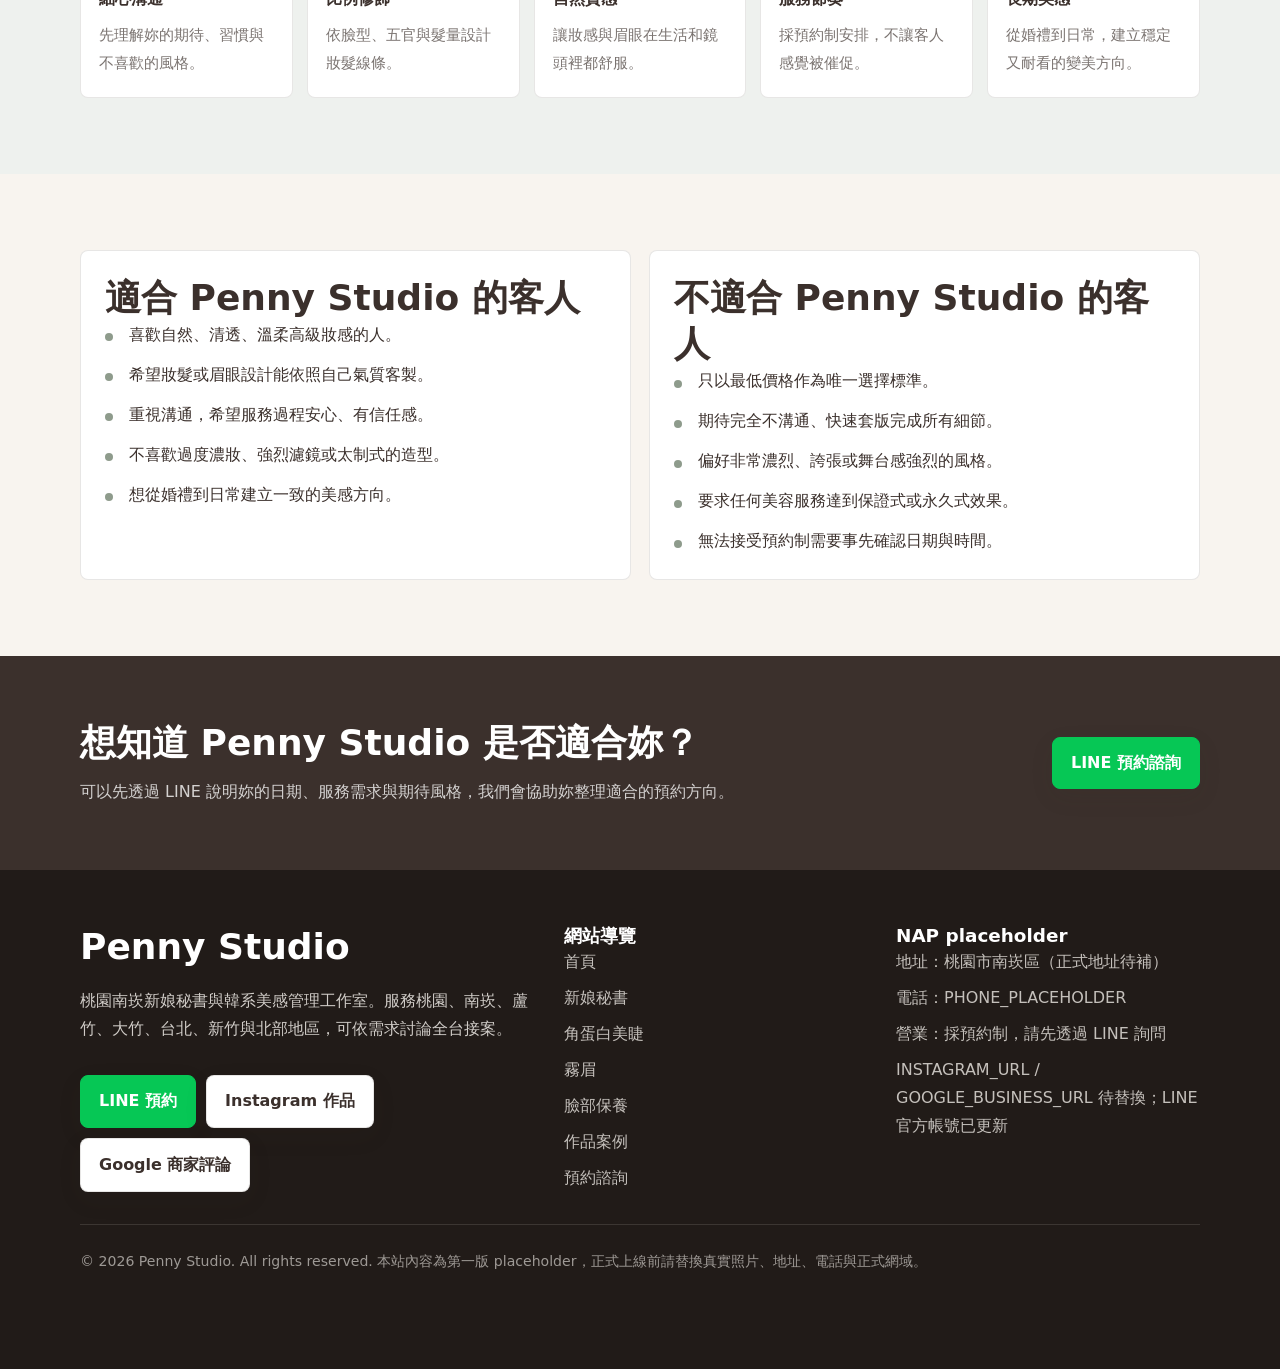
==== commit 3aaac1b8: "Update official LINE links" ====
--- a/about.html
+++ b/about.html
@@ -68,7 +68,7 @@
         <a href="works.html" data-nav-page="works">作品案例</a>
         <a href="faq.html" data-nav-page="faq">FAQ</a>
         <a href="contact.html" data-nav-page="contact">預約諮詢</a>
-        <a class="nav-cta" href="#" data-line-cta>LINE 詢問檔期</a>
+        <a href="https://lin.ee/zKgRbTT" target="_blank" rel="noopener noreferrer" class="nav-cta" data-line-cta>LINE 詢問檔期</a>
       </nav>
       <button class="nav-toggle" type="button" aria-label="開啟選單" aria-controls="site-nav" aria-expanded="false" data-nav-toggle>
         <span class="nav-toggle-lines" aria-hidden="true"></span>
@@ -179,7 +179,7 @@
           <h2>想知道 Penny Studio 是否適合妳？</h2>
           <p>可以先透過 LINE 說明妳的日期、服務需求與期待風格，我們會協助妳整理適合的預約方向。</p>
         </div>
-        <a class="button line" href="#" data-line-cta>LINE 預約諮詢</a>
+        <a href="https://lin.ee/zKgRbTT" target="_blank" rel="noopener noreferrer" class="button line" data-line-cta>LINE 預約諮詢</a>
       </div>
     </section>
   </main>
@@ -191,7 +191,7 @@
           <h2>Penny Studio</h2>
           <p>桃園南崁新娘秘書與韓系美感管理工作室。服務桃園、南崁、蘆竹、大竹、台北、新竹與北部地區，可依需求討論全台接案。</p>
           <div class="footer-actions">
-            <a class="button line" href="#" data-line-cta>LINE 預約</a>
+            <a href="https://lin.ee/zKgRbTT" target="_blank" rel="noopener noreferrer" class="button line" data-line-cta>LINE 預約</a>
             <a class="button" href="#">Instagram 作品</a>
             <a class="button" href="#">Google 商家評論</a>
           </div>
@@ -214,7 +214,7 @@
             <span>地址：桃園市南崁區（正式地址待補）</span>
             <span>電話：PHONE_PLACEHOLDER</span>
             <span>營業：採預約制，請先透過 LINE 詢問</span>
-            <span>LINE_URL / INSTAGRAM_URL / GOOGLE_BUSINESS_URL 待替換</span>
+            <span>INSTAGRAM_URL / GOOGLE_BUSINESS_URL 待替換；LINE 官方帳號已更新</span>
           </div>
         </div>
       </div>
@@ -222,7 +222,7 @@
     </div>
   </footer>
 
-  <a class="mobile-line-cta" href="#" data-line-cta>LINE 詢問檔期</a>
+  <a href="https://lin.ee/zKgRbTT" target="_blank" rel="noopener noreferrer" class="mobile-line-cta" data-line-cta>LINE 詢問檔期</a>
   <button class="back-to-top" type="button" aria-label="返回頂部" data-back-to-top>↑</button>
   <script src="js/main.js" defer></script>
 </body>
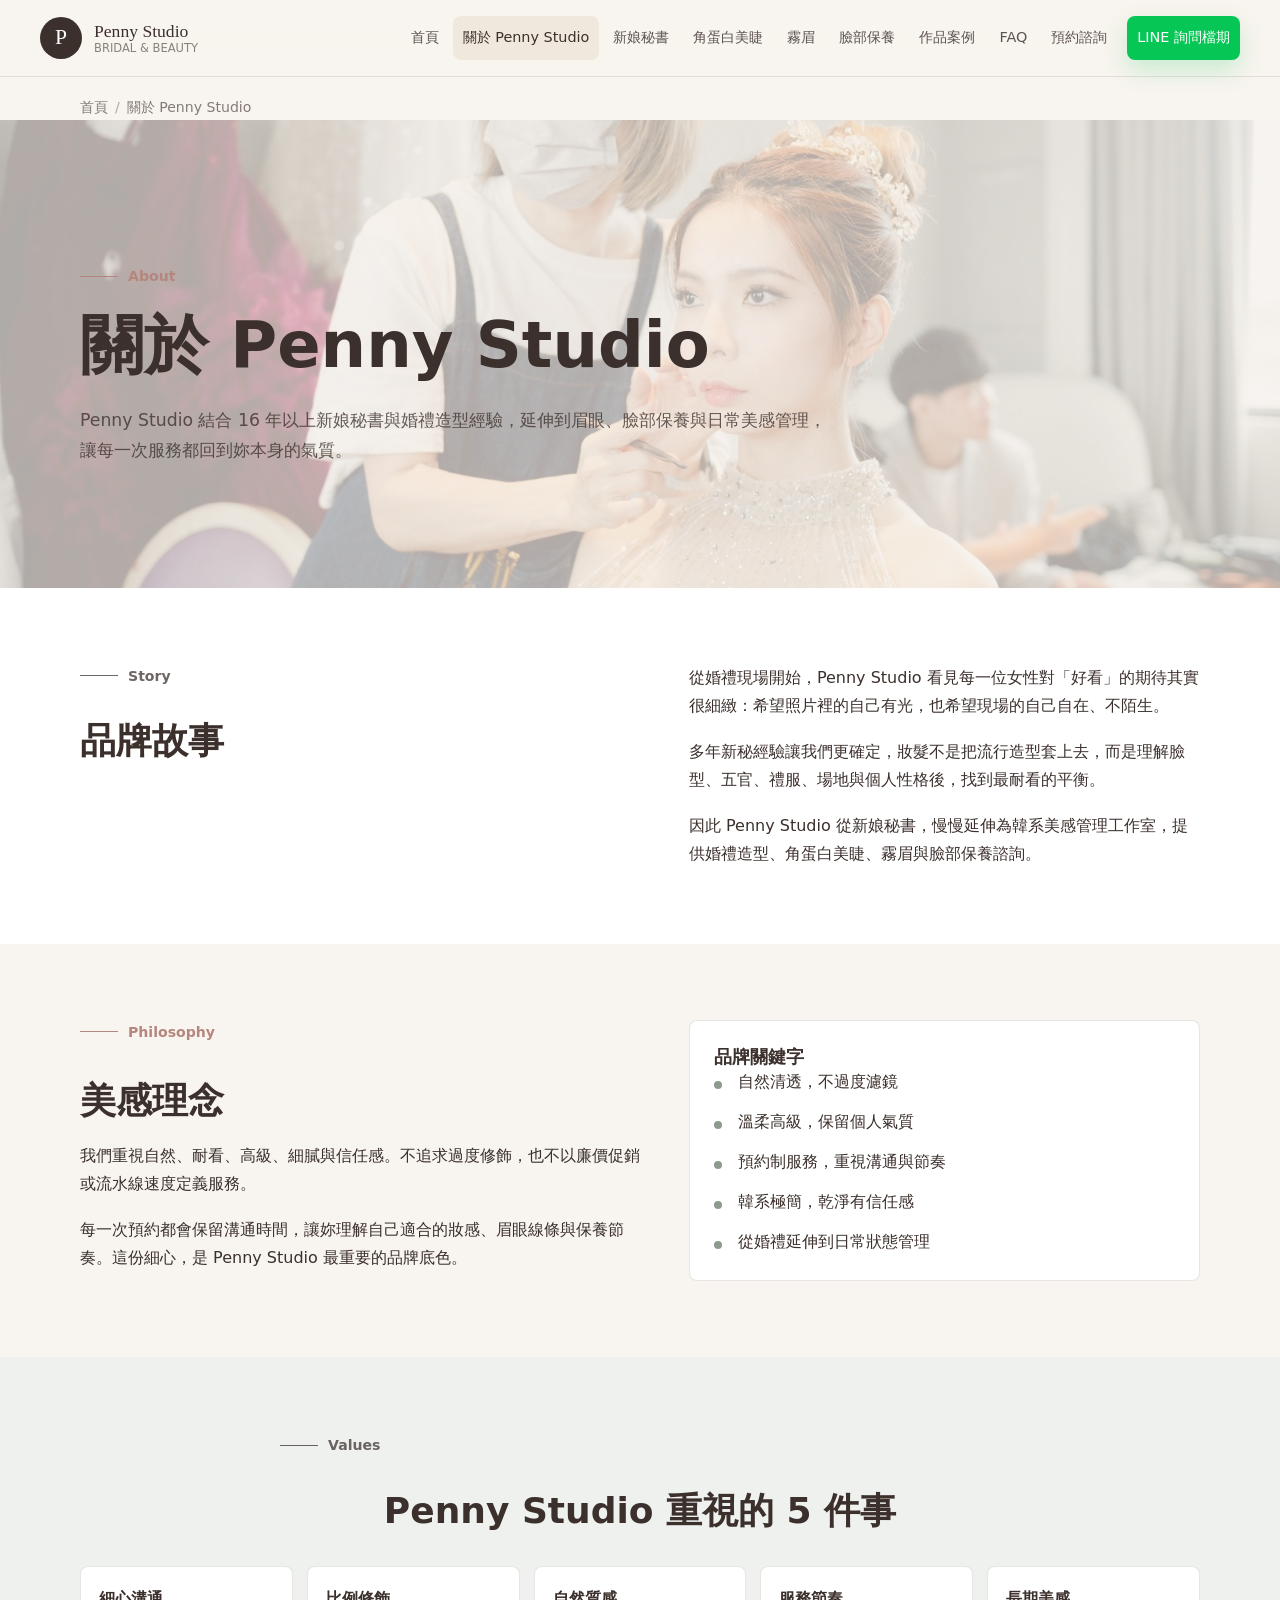
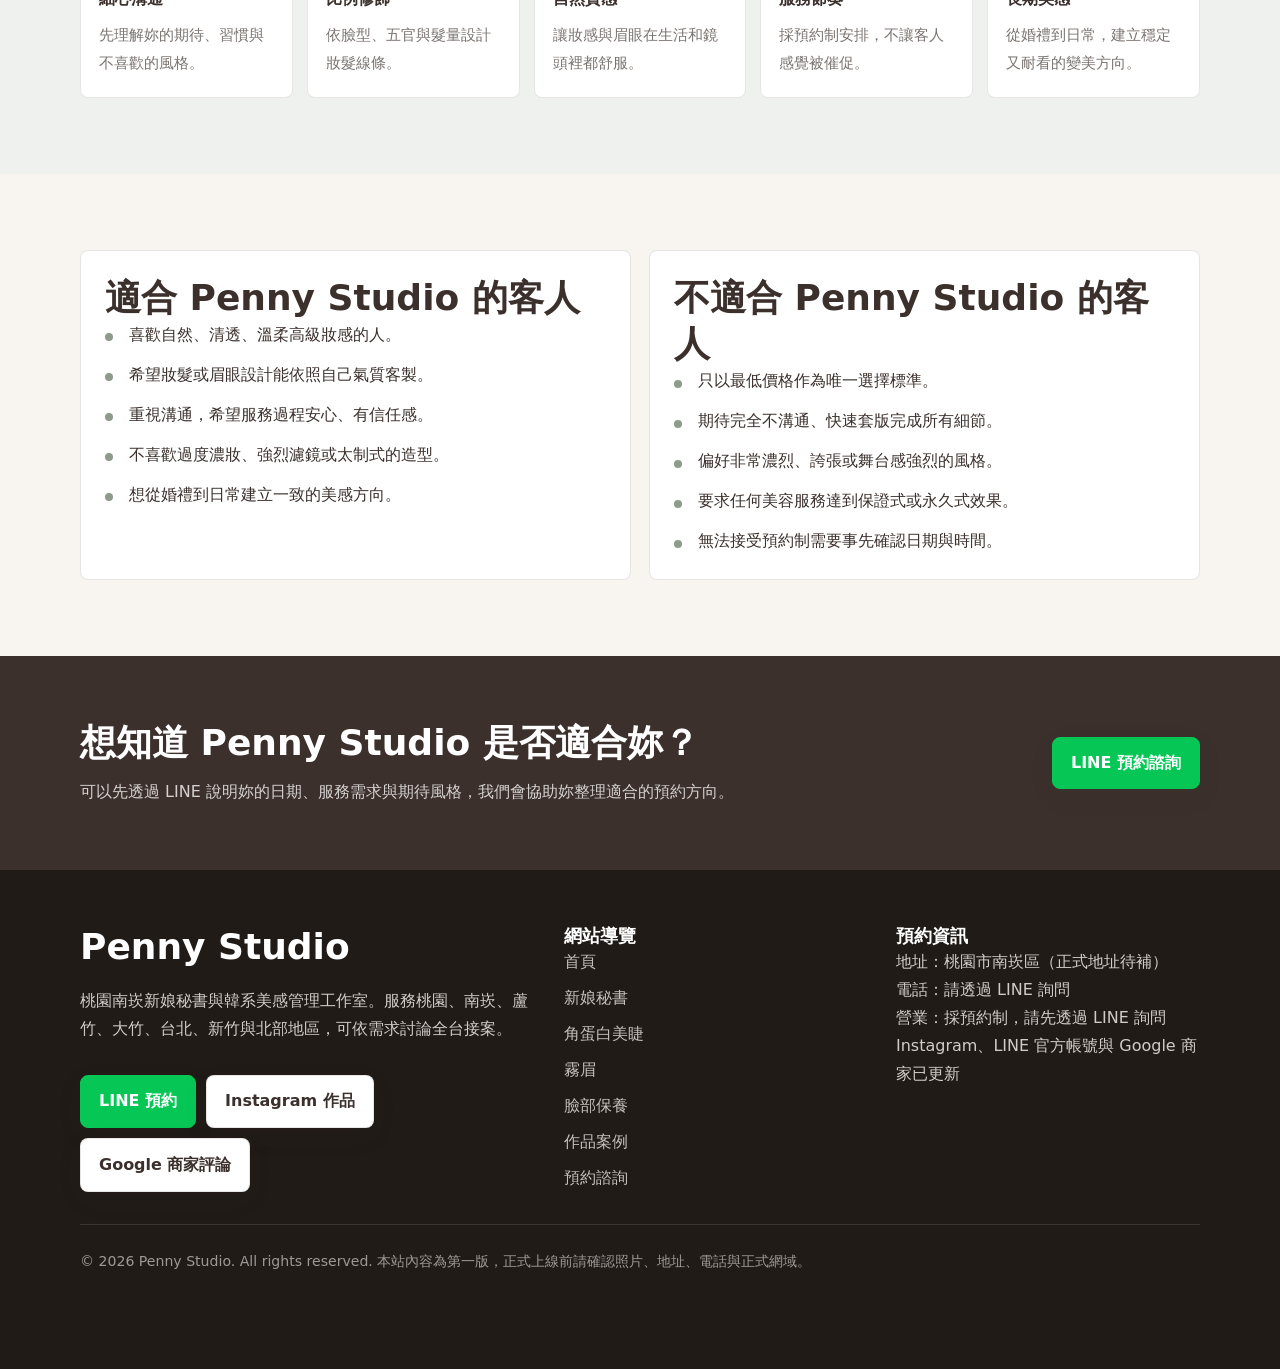
==== commit 8e8ad83c: "Enrich Penny Studio portfolio photos" ====
--- a/about.html
+++ b/about.html
@@ -11,11 +11,11 @@
   <meta property="og:title" content="關於 Penny Studio｜16 年新娘秘書經驗・自然耐看的韓系美感品牌">
   <meta property="og:description" content="Penny Studio 以自然、耐看、高級與細膩溝通為核心，提供婚禮造型與韓系美感管理服務。">
   <meta property="og:url" content="https://aa98100-pennystudio.github.io/pennystudio-official/about.html">
-  <meta property="og:image" content="https://aa98100-pennystudio.github.io/pennystudio-official/assets/images/placeholder.jpg">
+  <meta property="og:image" content="https://aa98100-pennystudio.github.io/pennystudio-official/assets/images/works/bridal-makeup-work-01.jpg">
   <meta name="twitter:card" content="summary_large_image">
   <meta name="twitter:title" content="關於 Penny Studio｜16 年新娘秘書經驗・自然耐看的韓系美感品牌">
   <meta name="twitter:description" content="認識 Penny Studio 的品牌故事、美感理念與預約制服務方式。">
-  <meta name="twitter:image" content="https://aa98100-pennystudio.github.io/pennystudio-official/assets/images/placeholder.jpg">
+  <meta name="twitter:image" content="https://aa98100-pennystudio.github.io/pennystudio-official/assets/images/works/bridal-makeup-work-01.jpg">
   <link rel="icon" href="assets/icons/favicon.svg" type="image/svg+xml">
   <link rel="stylesheet" href="css/style.css">
   <script type="application/ld+json">
@@ -67,7 +67,7 @@
         <a href="facial-care.html" data-nav-page="facial">臉部保養</a>
         <a href="works.html" data-nav-page="works">作品案例</a>
         <a href="faq.html" data-nav-page="faq">FAQ</a>
-        <a href="contact.html" data-nav-page="contact">預約諮詢</a>
+        <a href="https://lin.ee/zKgRbTT" target="_blank" rel="noopener noreferrer" data-nav-page="contact" data-line-cta>預約諮詢</a>
         <a href="https://lin.ee/zKgRbTT" target="_blank" rel="noopener noreferrer" class="nav-cta" data-line-cta>LINE 詢問檔期</a>
       </nav>
       <button class="nav-toggle" type="button" aria-label="開啟選單" aria-controls="site-nav" aria-expanded="false" data-nav-toggle>
@@ -88,7 +88,7 @@
 
     <section class="hero hero-compact">
       <div class="hero-bg">
-        <img src="assets/images/placeholder.jpg" alt="Penny Studio 韓系極簡美感品牌形象">
+        <img src="assets/images/works/bridal-makeup-work-01.jpg" alt="Penny Studio 婚禮妝髮細節與品牌工作形象" decoding="async">
       </div>
       <div class="hero-content">
         <p class="eyebrow">About</p>
@@ -192,8 +192,8 @@
           <p>桃園南崁新娘秘書與韓系美感管理工作室。服務桃園、南崁、蘆竹、大竹、台北、新竹與北部地區，可依需求討論全台接案。</p>
           <div class="footer-actions">
             <a href="https://lin.ee/zKgRbTT" target="_blank" rel="noopener noreferrer" class="button line" data-line-cta>LINE 預約</a>
-            <a class="button" href="#">Instagram 作品</a>
-            <a class="button" href="#">Google 商家評論</a>
+            <a class="button" href="https://www.instagram.com/penny_studio_?igsh=MW9hN3NlZTcxYmJwdA==" target="_blank" rel="noopener noreferrer">Instagram 作品</a>
+            <a class="button" href="https://maps.app.goo.gl/C7DK2LivzjPGuZda6?g_st=ifm" target="_blank" rel="noopener noreferrer">Google 商家評論</a>
           </div>
         </div>
         <div>
@@ -205,20 +205,18 @@
             <a href="brow.html">霧眉</a>
             <a href="facial-care.html">臉部保養</a>
             <a href="works.html">作品案例</a>
-            <a href="contact.html">預約諮詢</a>
+            <a href="https://lin.ee/zKgRbTT" target="_blank" rel="noopener noreferrer" data-line-cta>預約諮詢</a>
           </div>
         </div>
         <div>
-          <h3>NAP placeholder</h3>
-          <div class="footer-info">
-            <span>地址：桃園市南崁區（正式地址待補）</span>
-            <span>電話：PHONE_PLACEHOLDER</span>
-            <span>營業：採預約制，請先透過 LINE 詢問</span>
-            <span>INSTAGRAM_URL / GOOGLE_BUSINESS_URL 待替換；LINE 官方帳號已更新</span>
-          </div>
-        </div>
-      </div>
-      <p class="footer-note">© 2026 Penny Studio. All rights reserved. 本站內容為第一版 placeholder，正式上線前請替換真實照片、地址、電話與正式網域。</p>
+          <h3>預約資訊</h3>
+          <p>地址：桃園市南崁區（正式地址待補）</p>
+          <p>電話：請透過 LINE 詢問</p>
+          <p>營業：採預約制，請先透過 LINE 詢問</p>
+          <p>Instagram、LINE 官方帳號與 Google 商家已更新</p>
+        </div>
+      </div>
+      <p class="footer-note">© 2026 Penny Studio. All rights reserved. 本站內容為第一版，正式上線前請確認照片、地址、電話與正式網域。</p>
     </div>
   </footer>
 
--- a/css/style.css
+++ b/css/style.css
@@ -247,6 +247,7 @@
   width: 100%;
   height: 100%;
   object-fit: cover;
+  object-position: center center;
 }
 
 .hero::after {
@@ -550,14 +551,17 @@
 
 .image-card {
   overflow: hidden;
+  background: #F8F4EF;
 }
 
 .image-card img,
 .case-card img {
   width: 100%;
   aspect-ratio: 4 / 3;
-  object-fit: cover;
-  background: var(--color-nude-pink);
+  display: block;
+  object-fit: contain;
+  object-position: center center;
+  background: #F8F4EF;
 }
 
 .image-card-body,
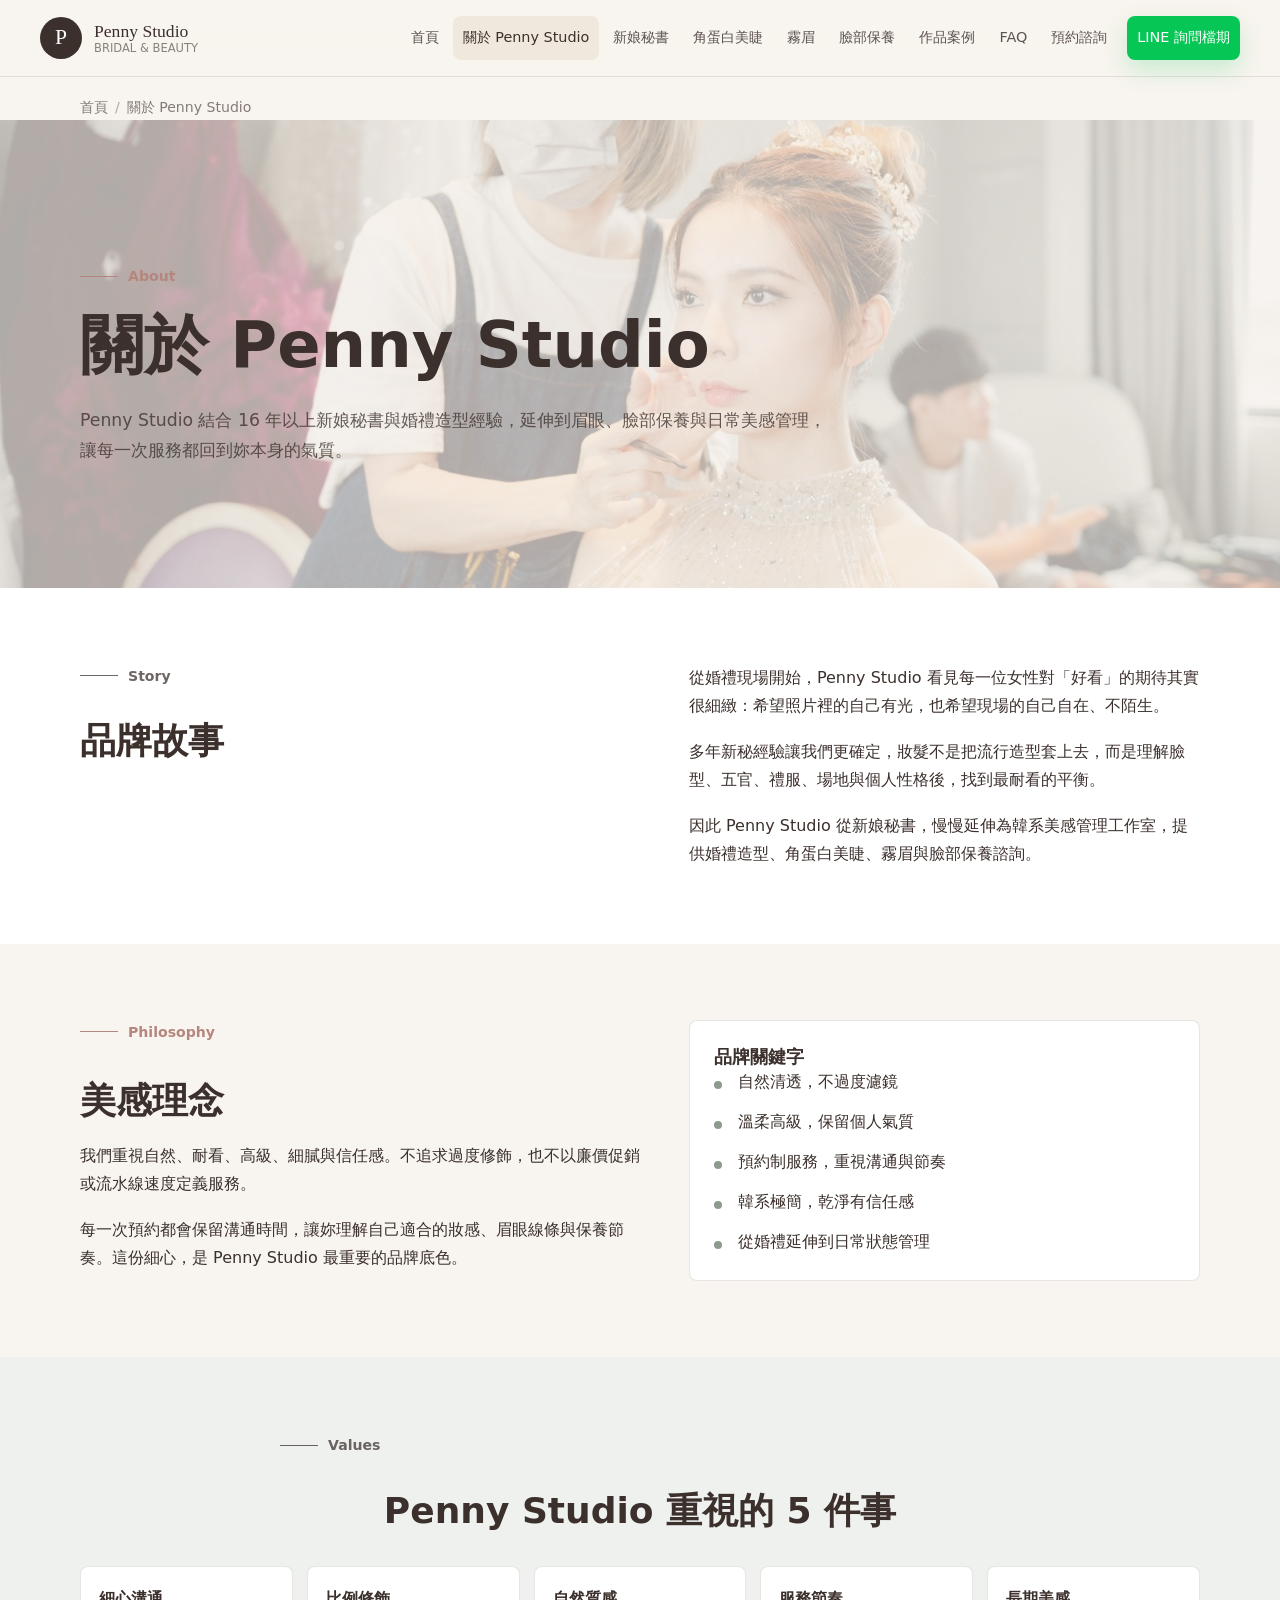
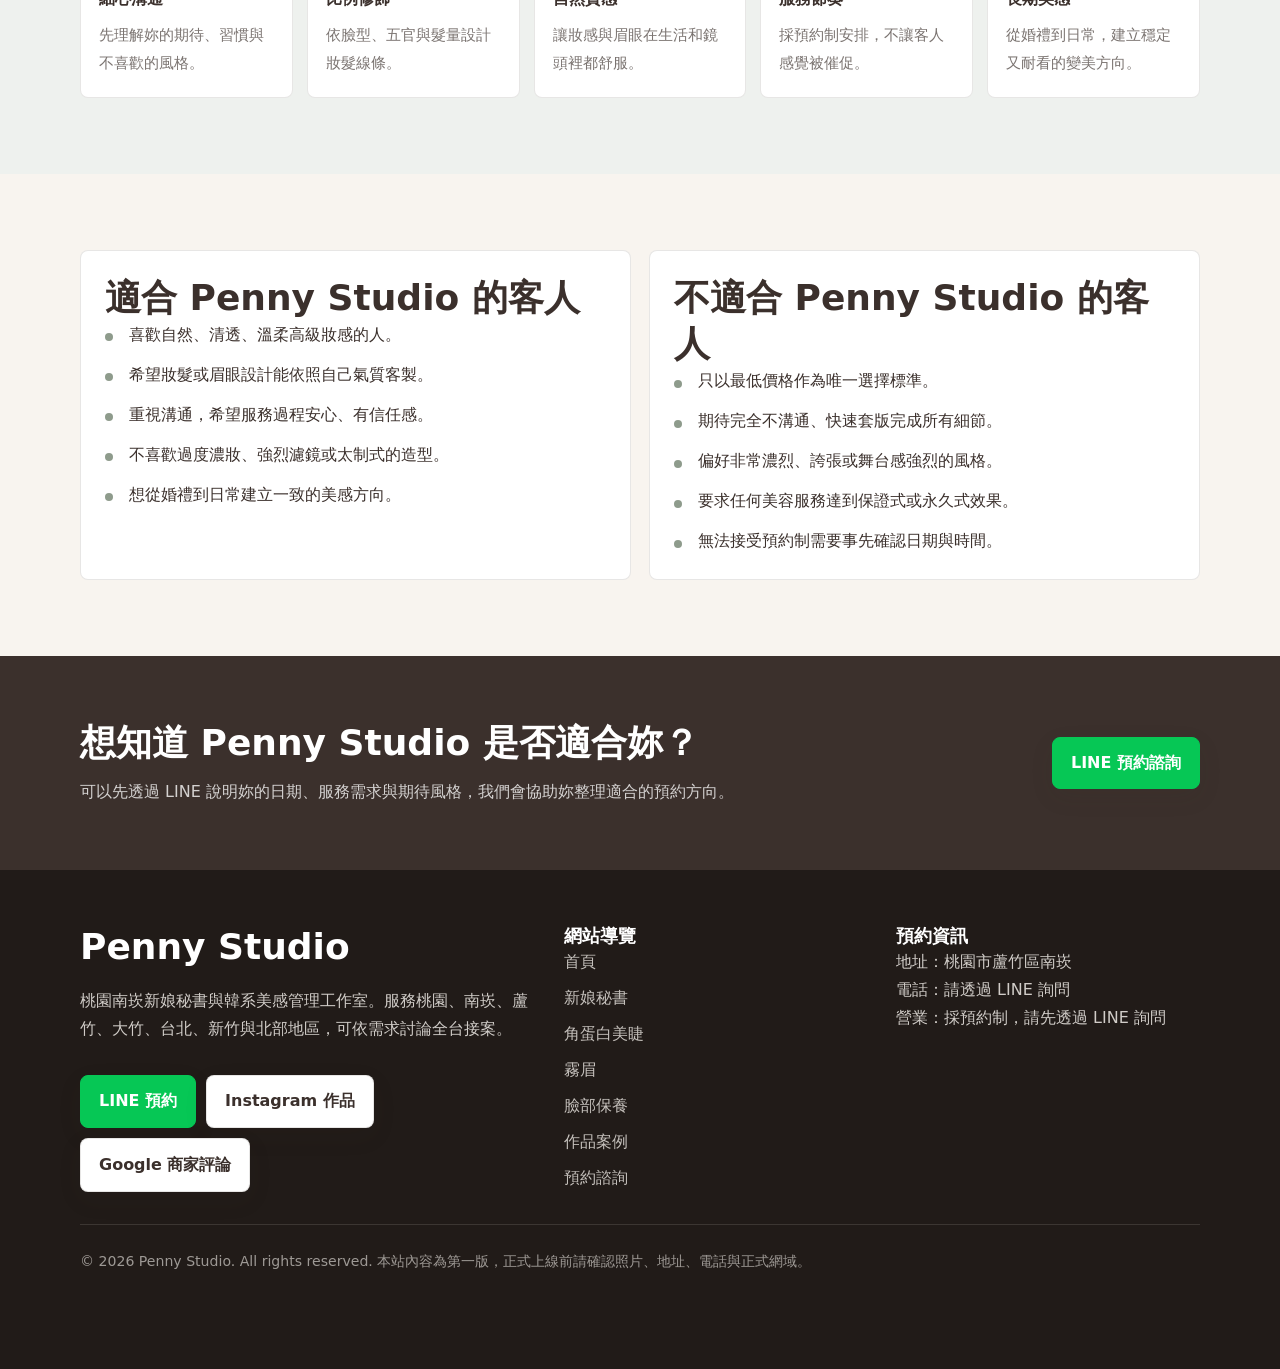
==== commit c4cdc039: "Update footer booking address" ====
--- a/about.html
+++ b/about.html
@@ -210,11 +210,10 @@
         </div>
         <div>
           <h3>預約資訊</h3>
-          <p>地址：桃園市南崁區（正式地址待補）</p>
+          <p>地址：桃園市蘆竹區南崁</p>
           <p>電話：請透過 LINE 詢問</p>
           <p>營業：採預約制，請先透過 LINE 詢問</p>
-          <p>Instagram、LINE 官方帳號與 Google 商家已更新</p>
-        </div>
+                  </div>
       </div>
       <p class="footer-note">© 2026 Penny Studio. All rights reserved. 本站內容為第一版，正式上線前請確認照片、地址、電話與正式網域。</p>
     </div>
--- a/css/style.css
+++ b/css/style.css
@@ -564,6 +564,13 @@
   background: #F8F4EF;
 }
 
+.portrait-gallery .image-card img,
+.portrait-gallery .case-card img {
+  aspect-ratio: 9 / 16;
+  object-fit: contain;
+  object-position: center center;
+}
+
 .image-card-body,
 .case-card-body {
   display: grid;
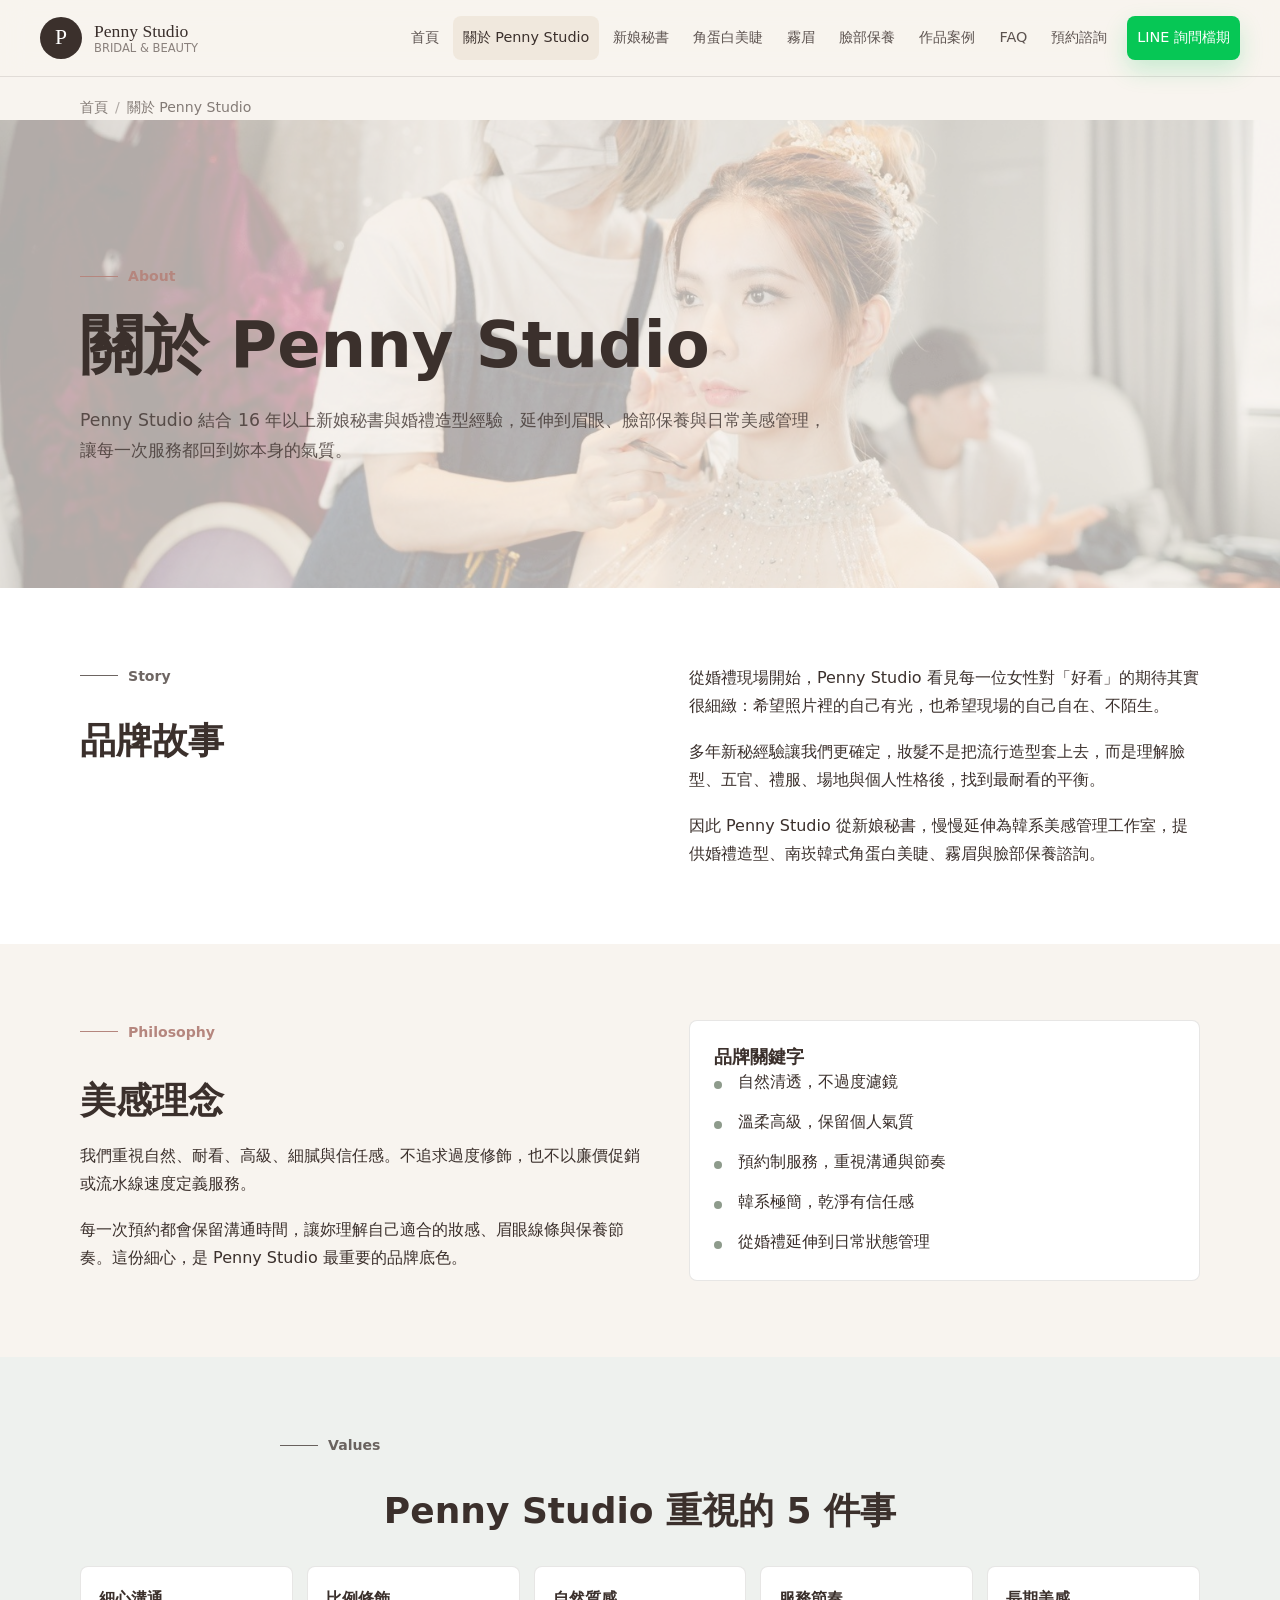
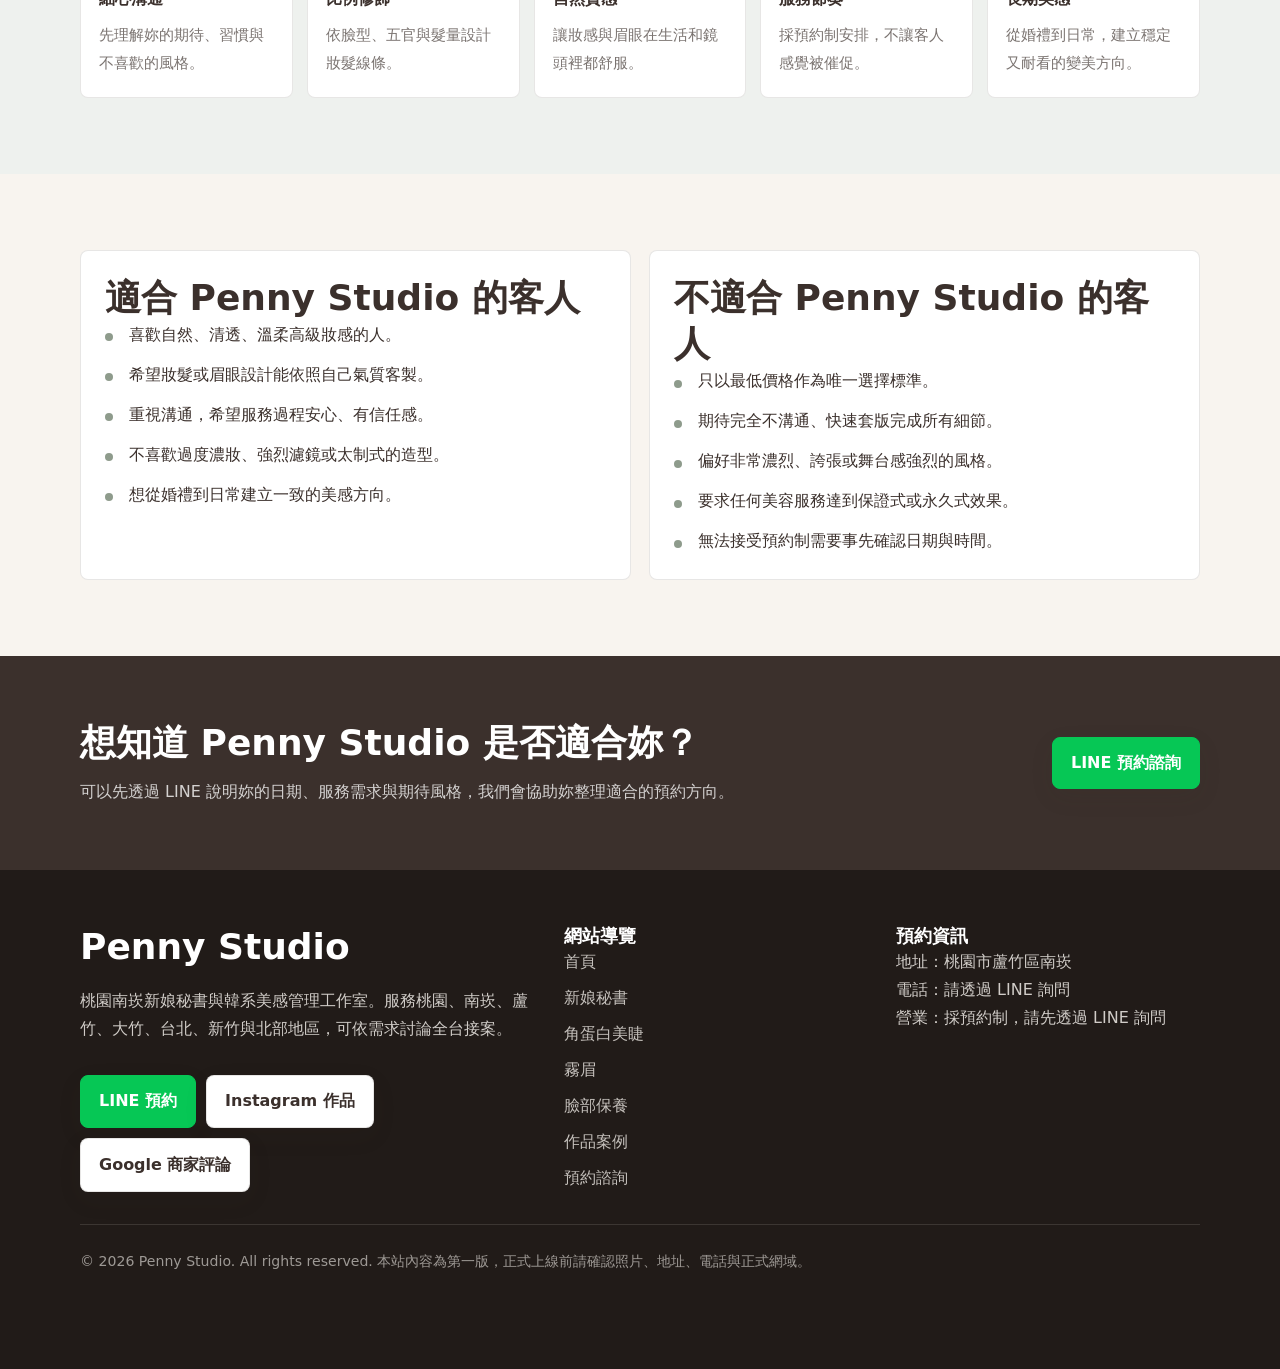
==== commit fc2c2a5a: "Strengthen Nangang lash keratin SEO" ====
--- a/about.html
+++ b/about.html
@@ -106,7 +106,7 @@
         <div class="content-stack reveal">
           <p>從婚禮現場開始，Penny Studio 看見每一位女性對「好看」的期待其實很細緻：希望照片裡的自己有光，也希望現場的自己自在、不陌生。</p>
           <p>多年新秘經驗讓我們更確定，妝髮不是把流行造型套上去，而是理解臉型、五官、禮服、場地與個人性格後，找到最耐看的平衡。</p>
-          <p>因此 Penny Studio 從新娘秘書，慢慢延伸為韓系美感管理工作室，提供婚禮造型、角蛋白美睫、霧眉與臉部保養諮詢。</p>
+          <p>因此 Penny Studio 從新娘秘書，慢慢延伸為韓系美感管理工作室，提供婚禮造型、<a href="lash-keratin.html">南崁韓式角蛋白美睫</a>、霧眉與臉部保養諮詢。</p>
         </div>
       </div>
     </section>
--- a/css/style.css
+++ b/css/style.css
@@ -250,6 +250,21 @@
   object-position: center center;
 }
 
+/* Keep the brow service hero focused on both eyes and eyebrows. */
+body[data-page="brow"] .hero-bg img {
+  object-position: center 42%;
+}
+
+/* Align the bridal portrait's hairline with the top of the hero image. */
+body[data-page="bridal"] .hero-bg img {
+  object-position: center 14%;
+}
+
+/* Keep both newlyweds' heads within the works page hero crop. */
+body[data-page="works"] .hero-bg img {
+  object-position: center 18%;
+}
+
 .hero::after {
   position: absolute;
   inset: 0;
